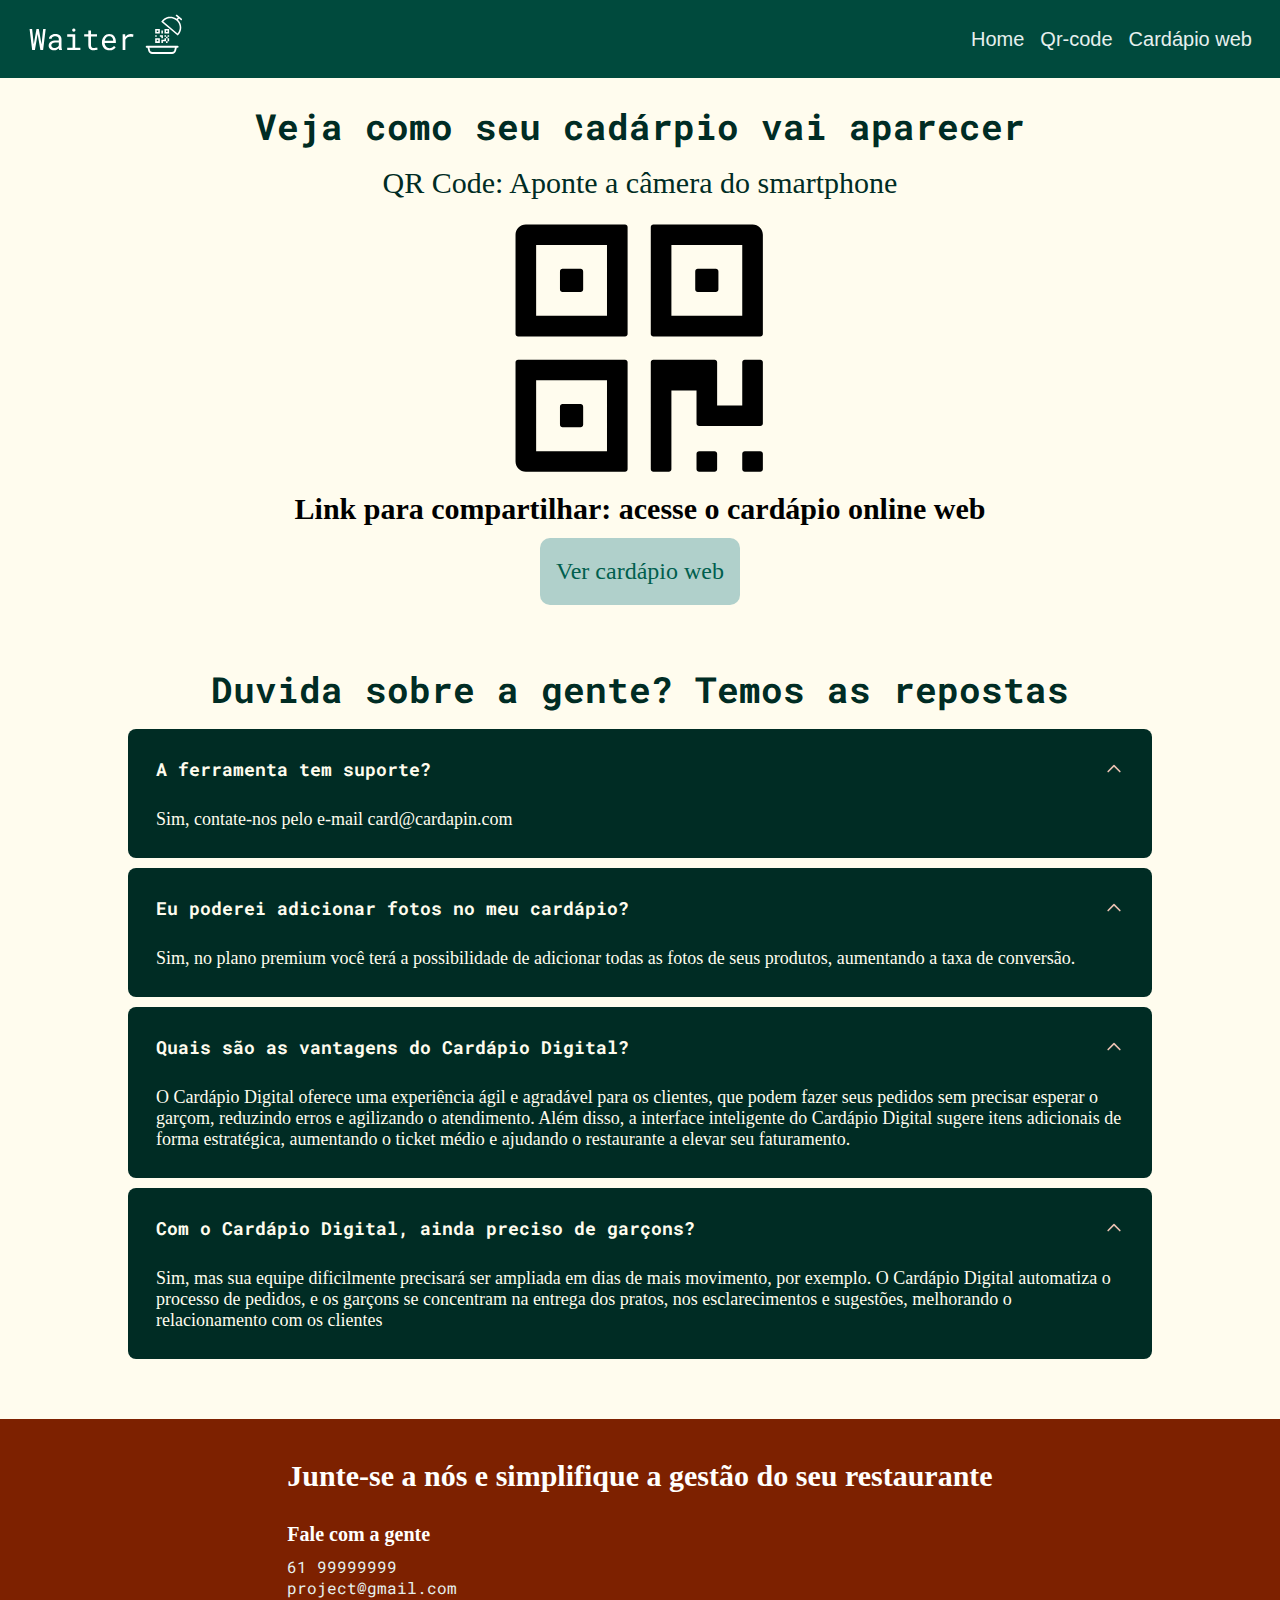
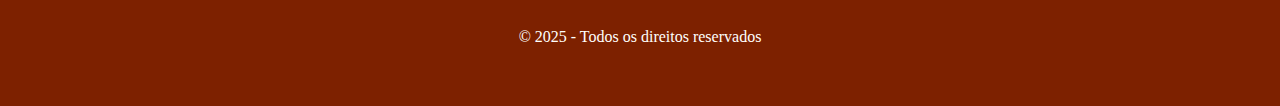
==== pages/exemplo-cadarpio.html @ a64d8b39 "update pagina cadarpio" ====
<!DOCTYPE html>
<html lang="pt-br">

<head>
    <meta charset="UTF-8">
    <meta name="viewport" content="width=device-width, initial-scale=1.0">
    <title>Cardápio exemplo</title>
    <link rel="stylesheet" href="../styles/cadarpio-web.css">
</head>

<body>
    <header class="header">
        <nav class="header__nav">
            <div class="header__logo">
                <a href="../index.html">
                    <img src="../assets/logo-waiter.svg" alt="logo waiter">
                </a>
            </div>

            <div class="header__links">
                <ul class="header__list">
                    <li class="header__item"><a href="../index.html">Home</a></li>
                    <li class="header__item"><a href="../pages/qr-code.html">Qr-code</a></li>
                    <li class="header__item"><a href="../pages/exemplo-cadarpio.html">Cardápio web</a></li>
                </ul>

                <a class="header__mobile-button" onclick="menuOpen()">
                    <img src="../assets/menu-aberto.svg" alt="botão pra abrir o menu">
                </a>
            </div>
        </nav>

        <div id="navP" class="header__menu">
            <div>
                <button class="header__menu-close" onclick="menuClose()">
                    <img class="w-6" src="./assets/menu-fechado.svg" alt="fechar menu">
                </button>
            </div>

            <ul class="header__menu-list">
                <li class="header__item"><a href="./index.html">Home</a></li>
                <li class="header__item"><a href="./pages/qr-code.html">Qr-code</a></li>
                <li class="header__item"><a href="./pages/exemplo-cadarpio.html">Cardápio web</a></li>
            </ul>
        </div>
    </header>

    <main>
        <section class="veja-cardapio">
            <h1 class="veja-cardapio__titulo">Veja como seu cadárpio vai aparecer</h1>
            <p class="veja-cardapio__paragrafo">QR Code: Aponte a câmera do smartphone</p>

            <div class="qr-imagem">
                <img src="../assets/qr-code.svg" alt="">
            </div>

            <h2 class="veja-cardapio__sub-titulo">Link para compartilhar: acesse o cardápio online web</h2>
            <a class="ver-cardapio--primary" href="">Ver cardápio web</a>
        </section>

        <section class="duvidas">
            <h2 class="duvidas__titulo">Duvida sobre a gente? Temos as repostas</h2>

            <div class="duvidas__accordion">
                <div class="accordion">
                    <details class="accordion__item" open>
                        <summary class="accordion__summary">
                            <h2 class="accordion__summary__titulo">A ferramenta tem suporte?</h2>
                            <svg class="accordion__icon" xmlns="http://www.w3.org/2000/svg" fill="none"
                                viewBox="0 0 24 24" stroke="#e7bfb0">
                                <path stroke-linecap="round" stroke-linejoin="round" stroke-width="2"
                                    d="M19 9l-7 7-7-7" />
                            </svg>
                        </summary>
                        <p class="accordion__summary__resposta">
                            Sim, contate-nos pelo e-mail card@cardapin.com
                        </p>
                    </details>

                    <details class="accordion__item" open>
                        <summary class="accordion__summary">
                            <h2 class="accordion__summary__titulo">Eu poderei adicionar fotos no meu cardápio?</h2>
                            <svg class="accordion__icon" xmlns="http://www.w3.org/2000/svg" fill="none"
                                viewBox="0 0 24 24" stroke="#e7bfb0">
                                <path stroke-linecap="round" stroke-linejoin="round" stroke-width="2"
                                    d="M19 9l-7 7-7-7" />
                            </svg>
                        </summary>
                        <p class="accordion__summary__resposta">
                            Sim, no plano premium você terá a possibilidade de adicionar todas as fotos de seus
                            produtos, aumentando a taxa de conversão.
                        </p>
                    </details>

                    <details class="accordion__item" open>
                        <summary class="accordion__summary">
                            <h2 class="accordion__summary__titulo">Quais são as vantagens do Cardápio Digital?</h2>
                            <svg class="accordion__icon" xmlns="http://www.w3.org/2000/svg" fill="none"
                                viewBox="0 0 24 24" stroke="#e7bfb0">
                                <path stroke-linecap="round" stroke-linejoin="round" stroke-width="2"
                                    d="M19 9l-7 7-7-7" />
                            </svg>
                        </summary>
                        <p class="accordion__summary__resposta">
                            O Cardápio Digital oferece uma experiência ágil e agradável para os clientes, que podem
                            fazer seus pedidos sem precisar esperar o garçom, reduzindo erros e agilizando o
                            atendimento. Além disso, a interface inteligente do Cardápio Digital sugere itens adicionais
                            de forma estratégica, aumentando o ticket médio e ajudando o restaurante a elevar seu
                            faturamento. </p>
                    </details>

                    <details class="accordion__item" open>
                        <summary class="accordion__summary">
                            <h2 class="accordion__summary__titulo"> Com o Cardápio Digital, ainda preciso de
                                garçons?</h2>
                            <svg class="accordion__icon" xmlns="http://www.w3.org/2000/svg" fill="none"
                                viewBox="0 0 24 24" stroke="#e7bfb0">
                                <path stroke-linecap="round" stroke-linejoin="round" stroke-width="2"
                                    d="M19 9l-7 7-7-7" />
                            </svg>
                        </summary>
                        <p class="accordion__summary__resposta">
                            Sim, mas sua equipe dificilmente precisará ser ampliada em dias de mais movimento, por
                            exemplo. O Cardápio Digital automatiza o processo de pedidos, e os garçons se concentram na
                            entrega dos pratos, nos esclarecimentos e sugestões, melhorando o relacionamento com os
                            clientes
                        </p>
                    </details>
                </div>
            </div>
        </section>
    </main>

    <footer>
        <div class="rodape">
            <h2 class="rodape__titulo">Junte-se a nós e simplifique a gestão do seu restaurante</h2>
            <div class="contato">
                <h3 class="contato__titulo">Fale com a gente</h3>
                <div class="contato-meios">
                    <a href="tel:project@gmail.com" class="contato-meios__tel">61 99999999</a>
                    <a href="mailto:project@gmail.com" class="contato-meios__email">project@gmail.com</a>
                </div>
            </div>

            <p class="final">© 2025 - Todos os direitos reservados</p>
        </div>
    </footer>
</body>

</html>
---- styles/cadarpio-web.css ----
@import "../reset.css";

body {
    background-color: var(--terciario-300);
}

.veja-cardapio{
    padding-top: 102px;
    display: grid;
    margin: 0 30px;
    text-align: center;
    justify-items: center;
    padding-bottom: 30px;
}

.veja-cardapio__titulo{
    color: var(--primario-900);
    font-size:  var(--texto-2xl);
    font-family: var(--font-sans);
    padding-bottom: 16px;
}

.veja-cardapio__paragrafo{
    color: var(--primario-900);
    font-size: var(--texto-lg);
    padding-bottom: 22px;
}

.veja-cardapio__sub-titulo{
    font-size: var(--texto-sm);
    font-family: var(--font-serif);
    padding-bottom: 12px;
}

.ver-cardapio--primary{
    padding: 12px 10px;
    border-radius: 10px;
    max-width: max-content;
    text-decoration: none;
    font-size: var(--texto-base);
    color: var(--primario-600);
    background-color: var(--primario-100);
}

.qr-imagem img{
    width: 150px;
    height: auto;
    padding-bottom: 16px;
}

.duvidas{
    display: grid;
    margin: 0 30px;
    text-align: center;
    justify-items: center;
    padding-bottom: 30px;
}

.duvidas__titulo{
    color: var(--primario-900);
    font-size:  var(--texto-2xl);
    font-family: var(--font-sans);
    padding-bottom: 16px;
}

.accordion {
    display: flex;
    flex-direction: column;
    gap: 10px;
}
  
.accordion__item {
    border-radius: 8px;
    overflow: hidden;
}
  
.accordion__summary {
    display: flex;
    justify-content: space-between;
    align-items: center;
    background-color: var(--primario-900);
    color: var(--terciario-300);
    padding: 16px;
    cursor: pointer;
    list-style: none;
}
  
.accordion__summary::-webkit-details-marker {
    display: none;
}
  
.accordion__summary__titulo{
    color: var(--terciario-300);
    text-align: left;
    font-size: var(--texto-lg);
    font-family: var(--font-sans);
}
  
.accordion__icon {
    width: 1.25rem;
    height: 1.25rem;
}
  
  .accordion__item[open] .accordion__icon {
    transform: rotate(-180deg);
  }
  
.accordion__summary__resposta{
    padding: 16px;
    text-align: left;
    color: var(--terciario-300);
    background-color: var(--primario-900);
    font-size: var(--texto-sm);
    font-family: var(--font-serif);
}

@media screen and (min-width: 640px){
    .veja-cardapio__titulo, .duvidas__titulo{
        font-size: var(--texto-3xl);
    }

    .veja-cardapio__paragrafo, .veja-cardapio__sub-titulo{
        font-size: var(--texto-2xl);
    }

    .ver-cardapio--primary{
        padding: 14px 12px;
        font-size: var(--texto-xl);
    }

    .accordion__summary{
        padding: 28px;
    }

    .accordion__summary__resposta{
        font-size: var(--texto-lg);
        padding: 0 28px 28px 28px;
    }
}

@media screen and (min-width: 1024px){
    .veja-cardapio__titulo, .duvidas__titulo{
        font-size: var(--texto-4xl);
    }

    .veja-cardapio__paragrafo, .veja-cardapio__sub-titulo{
        font-size: var(--texto-3xl);
    }

    .veja-cardapio, .duvidas{
        margin: 0 72px;
        max-width: 1024px;
        justify-self: center;
        padding-bottom: 60px;
    }

    .qr-imagem img{
        width: 250px;
    }

    .ver-cardapio--primary{
        padding: 20px 16px;
        font-size: var(--texto-2xl);
    }

}
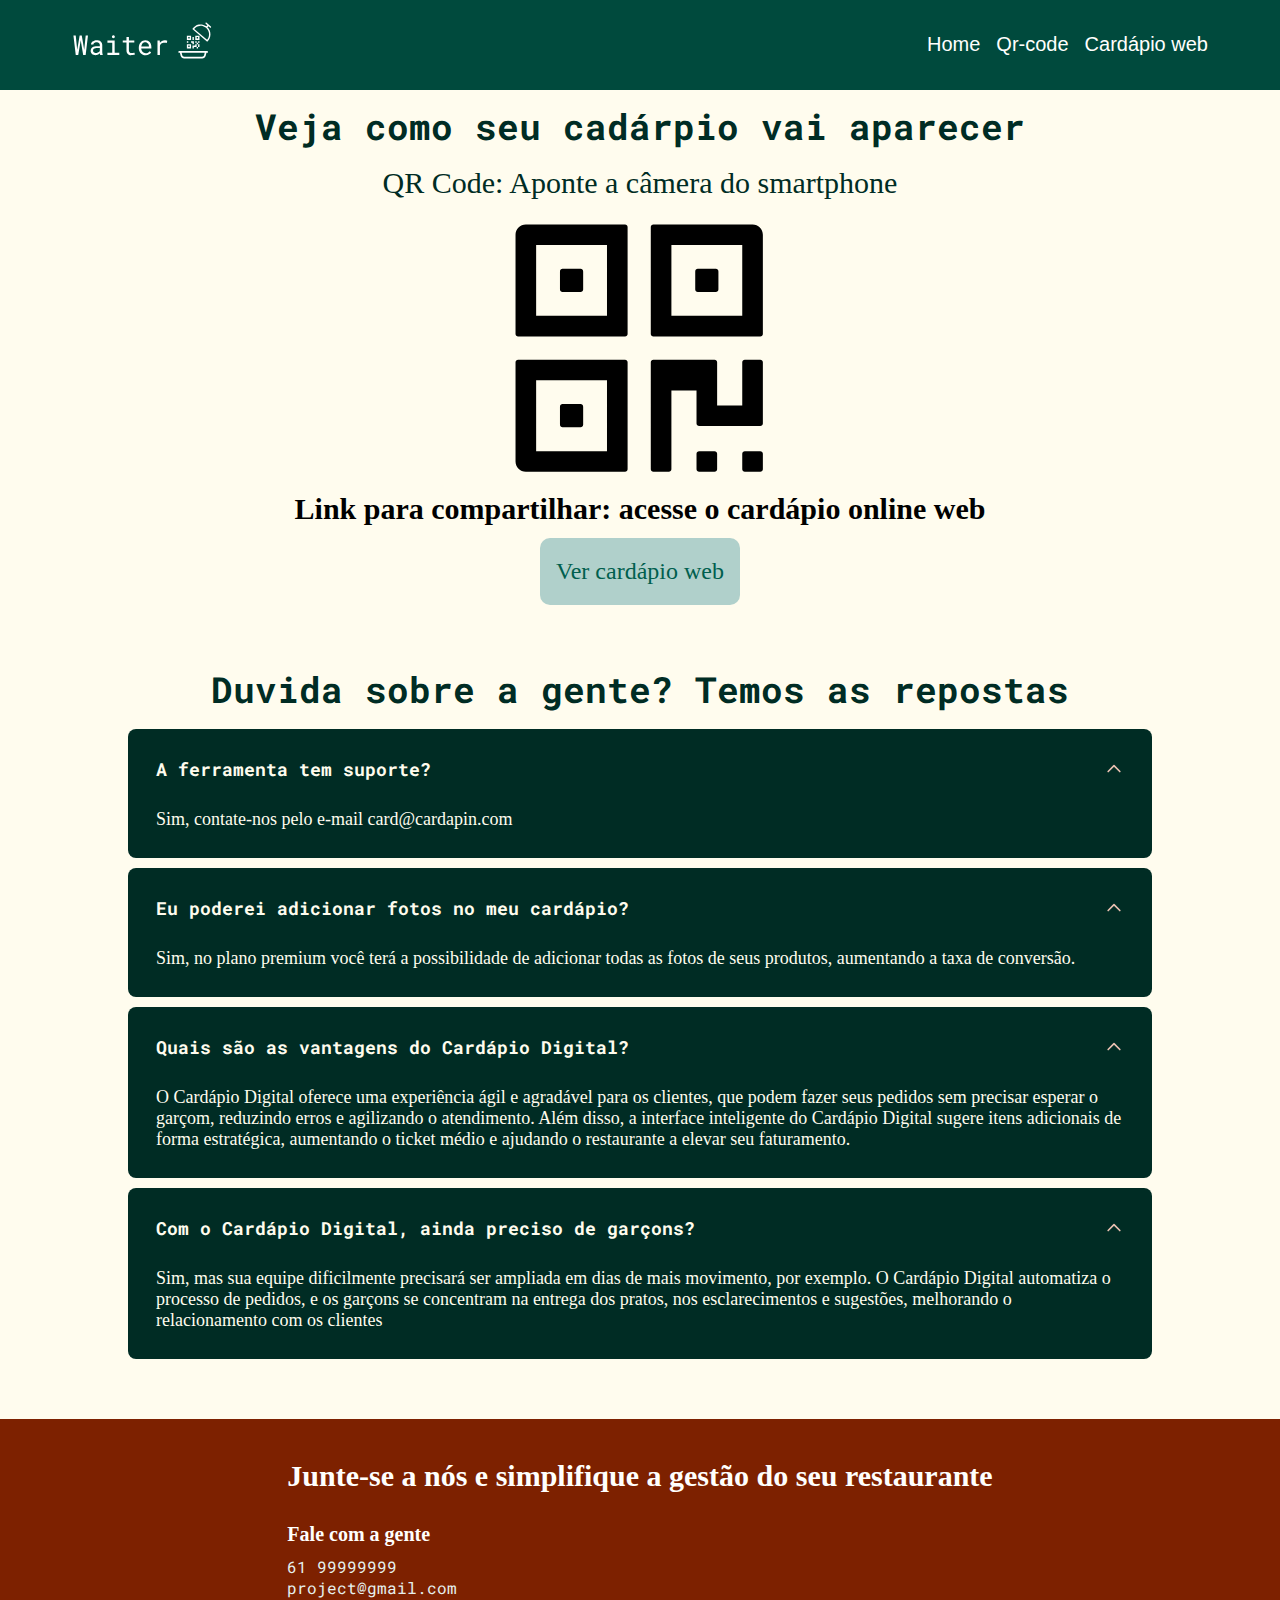
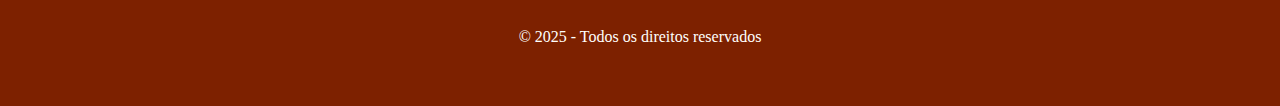
==== commit 61814122: "update pagina cadarpio" ====
--- a/pages/exemplo-cadarpio.html
+++ b/pages/exemplo-cadarpio.html
@@ -5,7 +5,7 @@
     <meta charset="UTF-8">
     <meta name="viewport" content="width=device-width, initial-scale=1.0">
     <title>Cardápio exemplo</title>
-    <link rel="stylesheet" href="../styles/cadarpio-web.css">
+    <link rel="stylesheet" href="../styles/exemplo-cadarpio.css">
 </head>
 
 <body>
@@ -55,7 +55,7 @@
             </div>
 
             <h2 class="veja-cardapio__sub-titulo">Link para compartilhar: acesse o cardápio online web</h2>
-            <a class="ver-cardapio--primary" href="">Ver cardápio web</a>
+            <a class="ver-cardapio--primary" href="../pages/cadarpio-web.html">Ver cardápio web</a>
         </section>
 
         <section class="duvidas">
--- a/styles/exemplo-cadarpio.css
+++ b/styles/exemplo-cadarpio.css
@@ -0,0 +1,166 @@
+@import "../reset.css";
+
+body {
+    background-color: var(--terciario-300);
+}
+
+.veja-cardapio{
+    padding-top: 102px;
+    display: grid;
+    margin: 0 30px;
+    text-align: center;
+    justify-items: center;
+    padding-bottom: 30px;
+}
+
+.veja-cardapio__titulo{
+    color: var(--primario-900);
+    font-size:  var(--texto-2xl);
+    font-family: var(--font-sans);
+    padding-bottom: 16px;
+}
+
+.veja-cardapio__paragrafo{
+    color: var(--primario-900);
+    font-size: var(--texto-lg);
+    padding-bottom: 22px;
+}
+
+.veja-cardapio__sub-titulo{
+    font-size: var(--texto-sm);
+    font-family: var(--font-serif);
+    padding-bottom: 12px;
+}
+
+.ver-cardapio--primary{
+    padding: 12px 10px;
+    border-radius: 10px;
+    max-width: max-content;
+    text-decoration: none;
+    font-size: var(--texto-base);
+    color: var(--primario-600);
+    background-color: var(--primario-100);
+}
+
+.qr-imagem img{
+    width: 150px;
+    height: auto;
+    padding-bottom: 16px;
+}
+
+.duvidas{
+    display: grid;
+    margin: 0 30px;
+    text-align: center;
+    justify-items: center;
+    padding-bottom: 30px;
+}
+
+.duvidas__titulo{
+    color: var(--primario-900);
+    font-size:  var(--texto-2xl);
+    font-family: var(--font-sans);
+    padding-bottom: 16px;
+}
+
+.accordion {
+    display: flex;
+    flex-direction: column;
+    gap: 10px;
+}
+  
+.accordion__item {
+    border-radius: 8px;
+    overflow: hidden;
+}
+  
+.accordion__summary {
+    display: flex;
+    justify-content: space-between;
+    align-items: center;
+    background-color: var(--primario-900);
+    color: var(--terciario-300);
+    padding: 16px;
+    cursor: pointer;
+    list-style: none;
+}
+  
+.accordion__summary::-webkit-details-marker {
+    display: none;
+}
+  
+.accordion__summary__titulo{
+    color: var(--terciario-300);
+    text-align: left;
+    font-size: var(--texto-lg);
+    font-family: var(--font-sans);
+}
+  
+.accordion__icon {
+    width: 1.25rem;
+    height: 1.25rem;
+}
+  
+  .accordion__item[open] .accordion__icon {
+    transform: rotate(-180deg);
+  }
+  
+.accordion__summary__resposta{
+    padding: 16px;
+    text-align: left;
+    color: var(--terciario-300);
+    background-color: var(--primario-900);
+    font-size: var(--texto-sm);
+    font-family: var(--font-serif);
+}
+
+@media screen and (min-width: 640px){
+    .veja-cardapio__titulo, .duvidas__titulo{
+        font-size: var(--texto-3xl);
+    }
+
+    .veja-cardapio__paragrafo, .veja-cardapio__sub-titulo{
+        font-size: var(--texto-2xl);
+    }
+
+    .ver-cardapio--primary{
+        padding: 14px 12px;
+        font-size: var(--texto-xl);
+    }
+
+    .accordion__summary{
+        padding: 28px;
+    }
+
+    .accordion__summary__resposta{
+        font-size: var(--texto-lg);
+        padding: 0 28px 28px 28px;
+    }
+}
+
+@media screen and (min-width: 1024px){
+    .veja-cardapio__titulo, .duvidas__titulo{
+        font-size: var(--texto-4xl);
+    }
+
+    .veja-cardapio__paragrafo, .veja-cardapio__sub-titulo{
+        font-size: var(--texto-3xl);
+    }
+
+    .veja-cardapio, .duvidas{
+        margin: 0 72px;
+        max-width: 1024px;
+        justify-self: center;
+        padding-bottom: 60px;
+    }
+
+    .qr-imagem img{
+        width: 250px;
+    }
+
+    .ver-cardapio--primary{
+        padding: 20px 16px;
+        font-size: var(--texto-2xl);
+    }
+
+}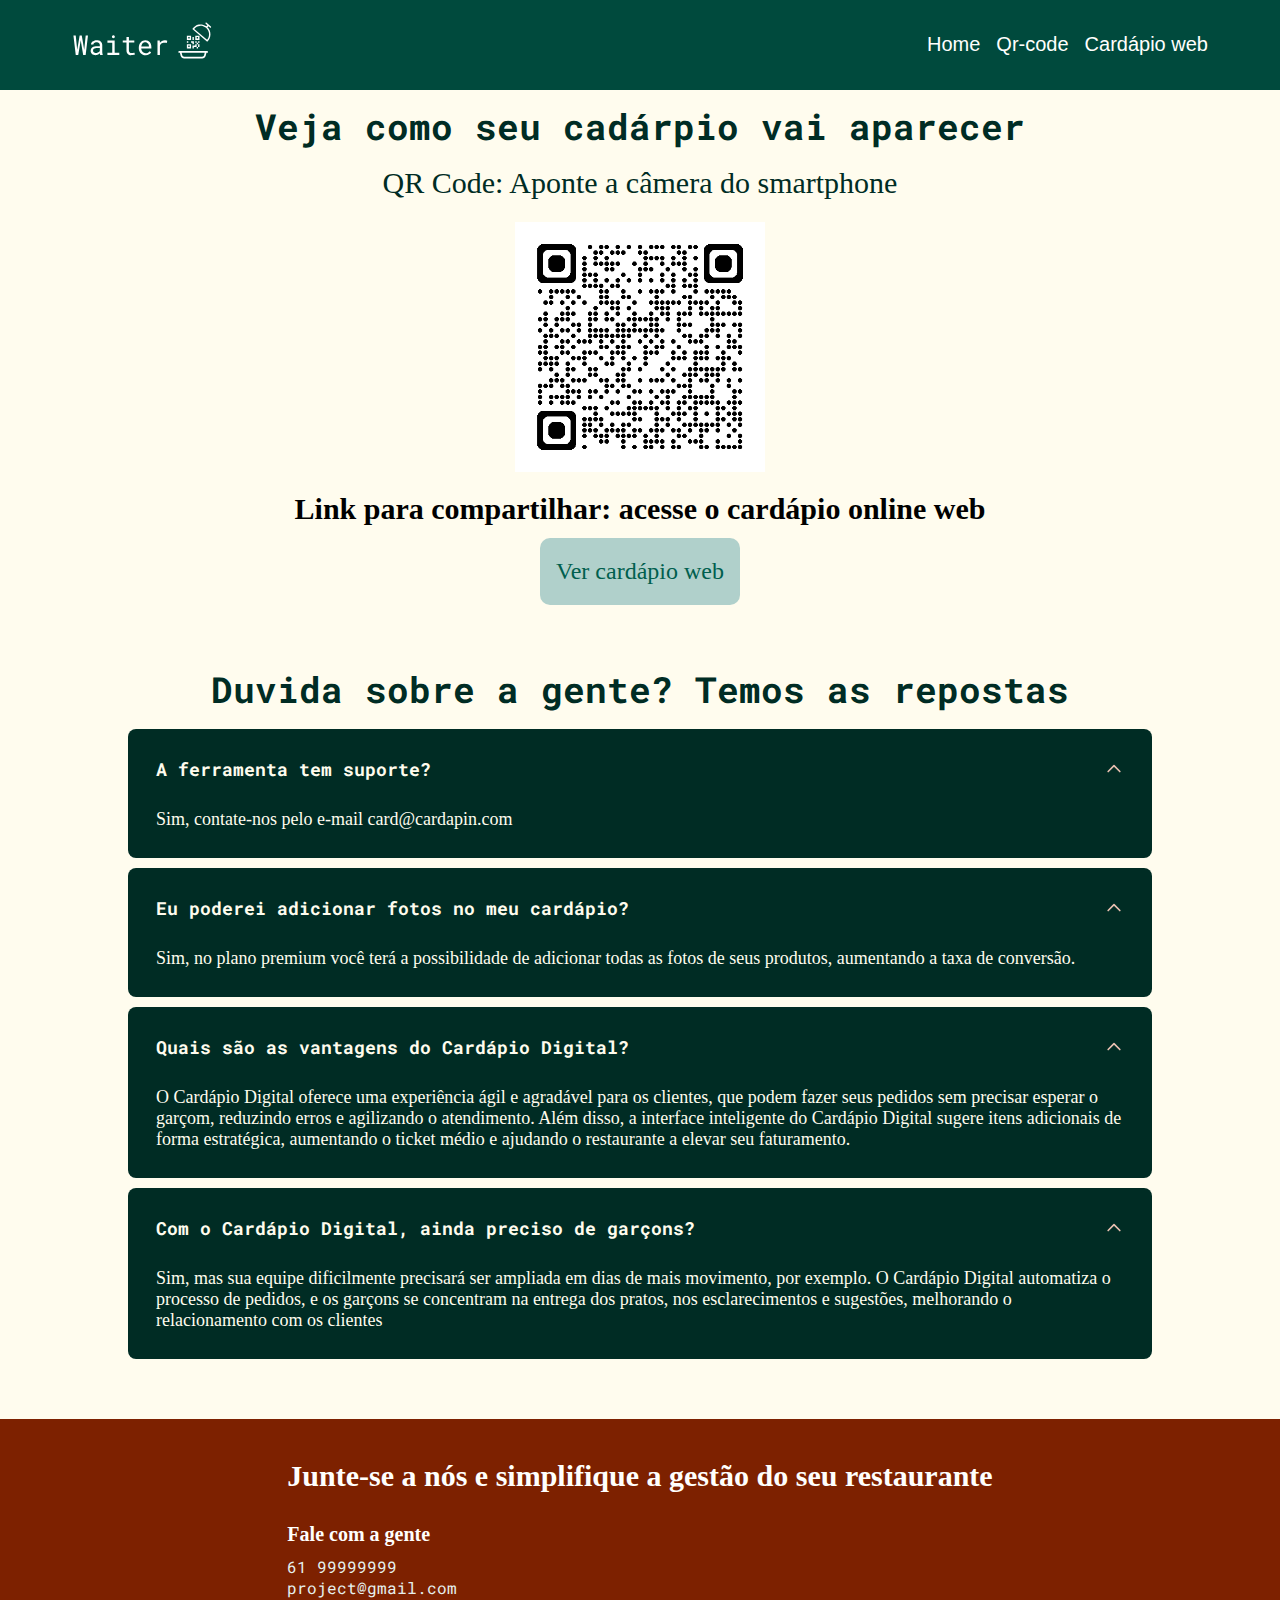
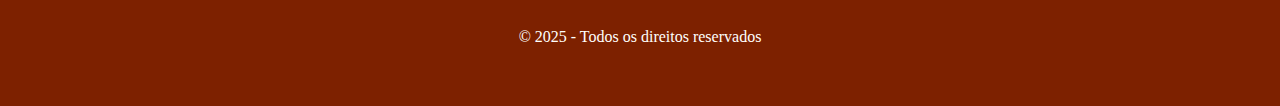
==== commit 11c169af: "update qr-code da pagina" ====
--- a/pages/exemplo-cadarpio.html
+++ b/pages/exemplo-cadarpio.html
@@ -6,6 +6,7 @@
     <meta name="viewport" content="width=device-width, initial-scale=1.0">
     <title>Cardápio exemplo</title>
     <link rel="stylesheet" href="../styles/exemplo-cadarpio.css">
+    <script src="../js/main.js"></script>
 </head>
 
 <body>
@@ -51,7 +52,7 @@
             <p class="veja-cardapio__paragrafo">QR Code: Aponte a câmera do smartphone</p>
 
             <div class="qr-imagem">
-                <img src="../assets/qr-code.svg" alt="">
+                <img src="../assets/qr-code-exemplo.png" alt="">
             </div>
 
             <h2 class="veja-cardapio__sub-titulo">Link para compartilhar: acesse o cardápio online web</h2>
